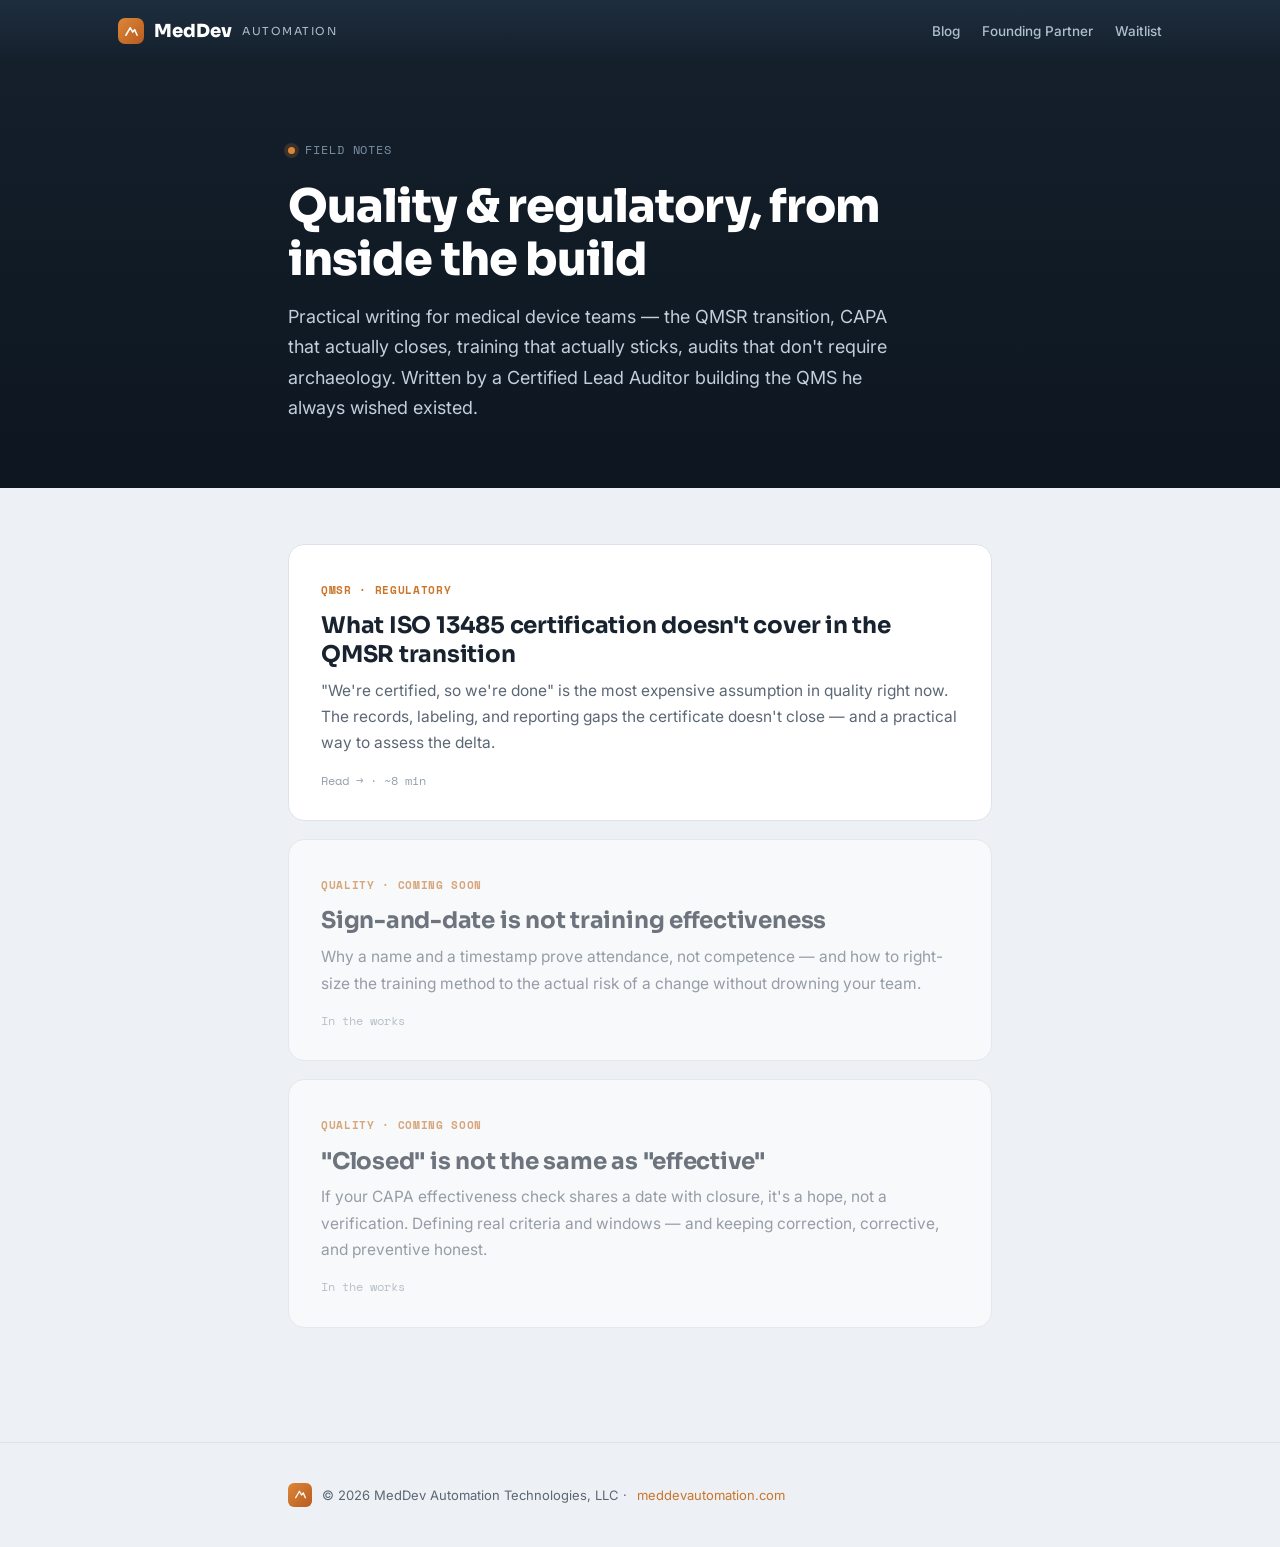
==== blog/index.html @ 32aab1d2 "Add blog (QMSR cornerstone article), QMSR readiness self-check tool, and Blog nav link" ====
<!DOCTYPE html>
<html lang="en">
<head>
<meta charset="UTF-8">
<meta name="viewport" content="width=device-width, initial-scale=1.0">
<title>Blog — Quality &amp; Regulatory Field Notes | MedDev Automation</title>
<meta name="description" content="Practical quality and regulatory writing for medical device teams — QMSR transition, CAPA, training effectiveness, audit readiness — from a Certified Lead Auditor building a better QMS.">
<link rel="canonical" href="https://meddevautomation.com/blog/">
<link rel="preconnect" href="https://fonts.googleapis.com">
<link rel="preconnect" href="https://fonts.gstatic.com" crossorigin>
<link href="https://fonts.googleapis.com/css2?family=Sora:wght@400;600;700;800&family=Inter:wght@400;500;600&family=Space+Mono:wght@400;700&display=swap" rel="stylesheet">
<link href="style.css" rel="stylesheet">
</head>
<body>
<nav class="nav"><div class="nav-in">
  <a class="logo" href="/"><span class="logo-mark"><svg viewBox="0 0 24 24" fill="none"><path d="M3 18L10 6l4 7 3-4 4 9" stroke="#fff" stroke-width="2.4" stroke-linecap="round" stroke-linejoin="round"/></svg></span>MedDev <small>Automation</small></a>
  <div class="nav-links"><a href="/blog/">Blog</a><a href="/#founding">Founding Partner</a><a href="/#access">Waitlist</a></div>
</div></nav>

<header class="hero"><div class="wrap">
  <span class="evt">Field notes</span>
  <h1>Quality &amp; regulatory, from inside the build</h1>
  <p>Practical writing for medical device teams — the QMSR transition, CAPA that actually closes, training that actually sticks, audits that don't require archaeology. Written by a Certified Lead Auditor building the QMS he always wished existed.</p>
</div></header>

<section class="post-list"><div class="wrap">

  <a class="post-card" href="qmsr-iso-13485-gap.html">
    <span class="tag">QMSR · Regulatory</span>
    <h2>What ISO 13485 certification doesn't cover in the QMSR transition</h2>
    <p>"We're certified, so we're done" is the most expensive assumption in quality right now. The records, labeling, and reporting gaps the certificate doesn't close — and a practical way to assess the delta.</p>
    <span class="rd">Read →  ·  ~8 min</span>
  </a>

  <div class="post-card soon">
    <span class="tag">Quality · Coming soon</span>
    <h2>Sign-and-date is not training effectiveness</h2>
    <p>Why a name and a timestamp prove attendance, not competence — and how to right-size the training method to the actual risk of a change without drowning your team.</p>
    <span class="rd">In the works</span>
  </div>

  <div class="post-card soon">
    <span class="tag">Quality · Coming soon</span>
    <h2>"Closed" is not the same as "effective"</h2>
    <p>If your CAPA effectiveness check shares a date with closure, it's a hope, not a verification. Defining real criteria and windows — and keeping correction, corrective, and preventive honest.</p>
    <span class="rd">In the works</span>
  </div>

</div></section>

<footer><div class="wrap"><div class="fin">
  <span class="fmark"><svg viewBox="0 0 24 24" fill="none"><path d="M3 18L10 6l4 7 3-4 4 9" stroke="#fff" stroke-width="2.4" stroke-linecap="round" stroke-linejoin="round"/></svg></span>
  © 2026 MedDev Automation Technologies, LLC · <a href="/">meddevautomation.com</a>
</div></div></footer>
</body>
</html>
---- blog/style.css ----
:root{
  --side1:#1E2E3F;--side2:#141F2B;--side3:#0D1620;
  --glow:#DD8638;--glow-hi:#C9762C;--glow-soft:#FBEEDD;
  --dusk:#3A5B82;--dusk-ink:#2F4E73;--dusk-soft:#E7EDF4;
  --pine:#2F8A63;--pine-soft:#E2F1EA;
  --bg:#EDF0F4;--surface:#FFFFFF;--surface-2:#F7F9FB;
  --ink:#19232F;--granite:#5C6775;--mist:#94A0AC;
  --hair:#DDE3EA;--hair-soft:#EAEEF2;--sideink:#AEBFCE;
  --display:'Sora',ui-sans-serif,system-ui,sans-serif;
  --body:'Inter',ui-sans-serif,system-ui,sans-serif;
  --mono:'Space Mono',ui-monospace,monospace;
  --maxw:760px;
}
*{margin:0;padding:0;box-sizing:border-box}
html{scroll-behavior:smooth}
body{font-family:var(--body);color:var(--ink);background:var(--bg);line-height:1.7;-webkit-font-smoothing:antialiased}
a{color:var(--glow-hi);text-decoration:none}
a:hover{text-decoration:underline}
.wrap{max-width:var(--maxw);margin:0 auto;padding:0 28px}
.nav{background:linear-gradient(180deg,var(--side1),var(--side2));position:sticky;top:0;z-index:30}
.nav-in{max-width:1100px;margin:0 auto;padding:16px 28px;display:flex;align-items:center;gap:14px}
.logo{font-family:var(--display);font-weight:800;font-size:18px;color:#fff;display:flex;align-items:center;gap:10px}
.logo-mark{width:26px;height:26px;border-radius:7px;background:linear-gradient(135deg,var(--glow),#B85C20);display:grid;place-items:center;flex:none}
.logo-mark svg{width:15px;height:15px}
.logo small{font-weight:400;font-size:11px;color:var(--sideink);letter-spacing:.14em;text-transform:uppercase}
.nav-links{margin-left:auto;display:flex;gap:22px}
.nav-links a{color:var(--sideink);font-size:13.5px;font-weight:500}
.nav-links a:hover{color:#fff;text-decoration:none}
.hero{background:linear-gradient(180deg,var(--side2),var(--side3));color:#fff;padding:72px 0 64px}
.hero .evt{font-family:var(--mono);font-size:11.5px;letter-spacing:.08em;text-transform:uppercase;color:#7E92A6;display:inline-flex;align-items:center;gap:10px;margin-bottom:20px}
.hero .evt::before{content:"";width:7px;height:7px;border-radius:50%;background:var(--glow);box-shadow:0 0 0 4px rgba(221,134,56,.18)}
.hero h1{font-family:var(--display);font-weight:800;font-size:clamp(30px,4.4vw,46px);line-height:1.15;letter-spacing:-.02em}
.hero p{color:#C2CEDA;font-size:18px;margin-top:16px;max-width:620px}
article{padding:60px 0 40px}
.meta{font-family:var(--mono);font-size:12px;letter-spacing:.04em;color:var(--mist);text-transform:uppercase;margin-bottom:30px;display:flex;gap:14px;flex-wrap:wrap}
article h2{font-family:var(--display);font-weight:700;font-size:27px;letter-spacing:-.015em;margin:44px 0 14px;line-height:1.25}
article h3{font-family:var(--display);font-weight:600;font-size:20px;margin:30px 0 10px}
article p{font-size:17.5px;color:#26323F;margin:0 0 18px}
article ul,article ol{margin:0 0 18px 22px}
article li{font-size:17.5px;color:#26323F;margin-bottom:10px}
article strong{color:var(--ink)}
article .lede{font-size:20px;color:var(--granite);line-height:1.6}
.callout{background:var(--surface);border:1px solid var(--hair);border-left:3px solid var(--glow);border-radius:10px;padding:22px 26px;margin:26px 0}
.callout .k{font-family:var(--mono);font-size:11px;letter-spacing:.06em;text-transform:uppercase;color:var(--glow-hi);font-weight:700;display:block;margin-bottom:8px}
.callout p{font-size:16px;margin:0}
.tk{font-family:var(--mono);font-size:13px;background:var(--glow-soft);color:var(--glow-hi);border-radius:6px;padding:2px 8px;font-weight:700}
.disclaimer{font-size:14px;color:var(--mist);font-style:italic;border-top:1px solid var(--hair);padding-top:18px;margin-top:40px}
.cta-box{background:linear-gradient(135deg,var(--side1),var(--side3));color:#fff;border-radius:18px;padding:40px;margin:48px 0 20px;text-align:center}
.cta-box h3{font-family:var(--display);font-weight:700;font-size:23px;color:#fff;margin-bottom:10px}
.cta-box p{color:#C2CEDA;font-size:16px;max-width:480px;margin:0 auto 22px}
.btn{display:inline-flex;align-items:center;gap:9px;font-family:var(--body);font-weight:600;font-size:15px;border-radius:10px;padding:13px 26px;background:linear-gradient(180deg,#E59048,var(--glow));color:#fff;box-shadow:0 8px 24px -10px rgba(221,134,56,.55)}
.btn:hover{text-decoration:none;box-shadow:0 12px 30px -10px rgba(221,134,56,.7)}
.author{display:flex;gap:16px;align-items:center;background:var(--surface);border:1px solid var(--hair);border-radius:16px;padding:24px;margin-top:36px}
.author .seal{width:54px;height:54px;border-radius:14px;background:var(--glow-soft);display:grid;place-items:center;flex:none}
.author .seal svg{width:30px;height:30px}
.author b{font-family:var(--display);font-size:16px}
.author span{display:block;font-size:13px;color:var(--granite);margin-top:3px}
/* blog index */
.post-list{padding:56px 0}
.post-card{display:block;background:var(--surface);border:1px solid var(--hair);border-radius:16px;padding:30px 32px;margin-bottom:18px;transition:border-color .2s,transform .2s,box-shadow .2s}
.post-card:hover{border-color:var(--glow);transform:translateY(-2px);box-shadow:0 16px 34px -20px rgba(20,30,42,.25);text-decoration:none}
.post-card .tag{font-family:var(--mono);font-size:11px;letter-spacing:.06em;text-transform:uppercase;color:var(--glow-hi);font-weight:700}
.post-card h2{font-family:var(--display);font-weight:700;font-size:23px;color:var(--ink);margin:10px 0 8px;letter-spacing:-.01em;line-height:1.25}
.post-card p{color:var(--granite);font-size:15.5px;margin:0}
.post-card .rd{font-family:var(--mono);font-size:11.5px;color:var(--mist);margin-top:14px;display:block}
.soon{opacity:.6;cursor:default}
.soon:hover{transform:none;border-color:var(--hair);box-shadow:none}
footer{border-top:1px solid var(--hair);padding:40px 0;margin-top:40px}
footer .fin{display:flex;align-items:center;gap:10px;color:var(--granite);font-size:13px;flex-wrap:wrap}
footer .fmark{width:24px;height:24px;border-radius:6px;background:linear-gradient(135deg,var(--glow),#B85C20);display:grid;place-items:center}
footer .fmark svg{width:13px;height:13px}
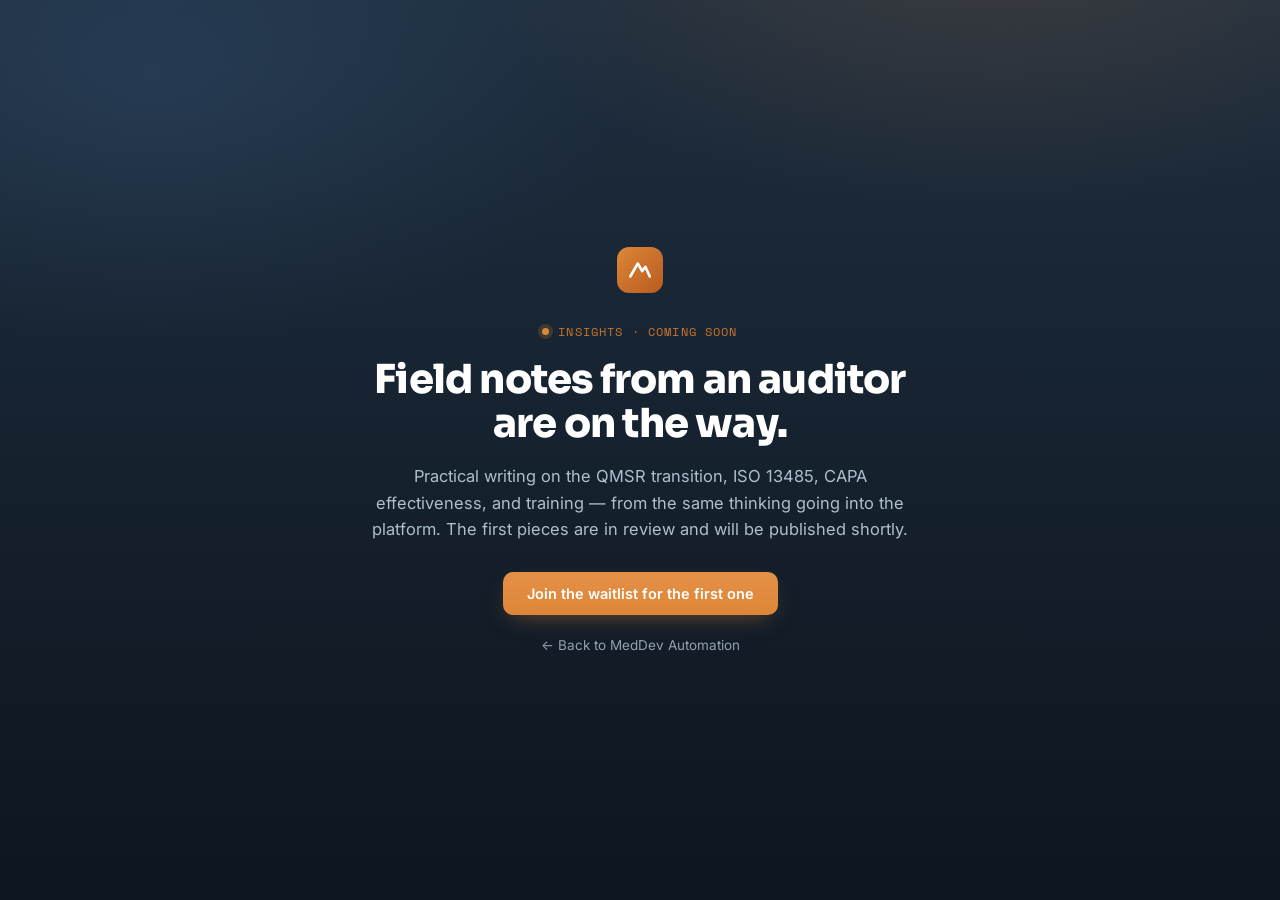
==== commit e0ab1959: "Site polish: hide blog (coming soon), route email to contactus@, brighten hero chips/labels, soften " ====
--- a/blog/index.html
+++ b/blog/index.html
@@ -3,54 +3,35 @@
 <head>
 <meta charset="UTF-8">
 <meta name="viewport" content="width=device-width, initial-scale=1.0">
-<title>Blog — Quality &amp; Regulatory Field Notes | MedDev Automation</title>
-<meta name="description" content="Practical quality and regulatory writing for medical device teams — QMSR transition, CAPA, training effectiveness, audit readiness — from a Certified Lead Auditor building a better QMS.">
-<link rel="canonical" href="https://meddevautomation.com/blog/">
+<title>Insights — MedDev Automation (coming soon)</title>
+<meta name="robots" content="noindex">
 <link rel="preconnect" href="https://fonts.googleapis.com">
 <link rel="preconnect" href="https://fonts.gstatic.com" crossorigin>
 <link href="https://fonts.googleapis.com/css2?family=Sora:wght@400;600;700;800&family=Inter:wght@400;500;600&family=Space+Mono:wght@400;700&display=swap" rel="stylesheet">
-<link href="style.css" rel="stylesheet">
+<style>
+:root{--side1:#1E2E3F;--side2:#141F2B;--side3:#0D1620;--glow:#DD8638;--glow-hi:#C9762C;--sideink:#AEBFCE;--mist:#94A0AC;--display:'Sora',sans-serif;--body:'Inter',sans-serif;--mono:'Space Mono',monospace}
+*{margin:0;padding:0;box-sizing:border-box}
+body{font-family:var(--body);min-height:100vh;display:grid;place-items:center;text-align:center;color:#fff;background:radial-gradient(900px 480px at 78% -8%,rgba(221,134,56,.16),transparent 60%),radial-gradient(800px 460px at 12% 8%,rgba(58,91,130,.32),transparent 60%),linear-gradient(180deg,var(--side1),var(--side2) 60%,var(--side3));padding:32px}
+.wrap{max-width:560px}
+.mark{width:46px;height:46px;border-radius:12px;background:linear-gradient(135deg,var(--glow),#B85C20);display:grid;place-items:center;margin:0 auto 26px}
+.mark svg{width:26px;height:26px}
+.evt{font-family:var(--mono);font-size:11.5px;letter-spacing:.1em;text-transform:uppercase;color:var(--glow-hi);display:inline-flex;align-items:center;gap:9px;margin-bottom:18px}
+.evt::before{content:"";width:7px;height:7px;border-radius:50%;background:var(--glow);box-shadow:0 0 0 4px rgba(221,134,56,.2)}
+h1{font-family:var(--display);font-weight:800;font-size:clamp(28px,4vw,40px);letter-spacing:-.02em;line-height:1.12;margin-bottom:16px}
+p{color:var(--sideink);font-size:16.5px;line-height:1.6;margin-bottom:30px}
+.btn{display:inline-flex;align-items:center;gap:9px;font-weight:600;font-size:14.5px;border-radius:10px;padding:13px 24px;background:linear-gradient(180deg,#E59048,var(--glow));color:#fff;text-decoration:none;box-shadow:0 8px 24px -10px rgba(221,134,56,.55)}
+.back{display:block;margin-top:22px;color:var(--mist);font-size:13.5px;text-decoration:none}
+.back:hover{color:#fff}
+</style>
 </head>
 <body>
-<nav class="nav"><div class="nav-in">
-  <a class="logo" href="/"><span class="logo-mark"><svg viewBox="0 0 24 24" fill="none"><path d="M3 18L10 6l4 7 3-4 4 9" stroke="#fff" stroke-width="2.4" stroke-linecap="round" stroke-linejoin="round"/></svg></span>MedDev <small>Automation</small></a>
-  <div class="nav-links"><a href="/blog/">Blog</a><a href="/#founding">Founding Partner</a><a href="/#access">Waitlist</a></div>
-</div></nav>
-
-<header class="hero"><div class="wrap">
-  <span class="evt">Field notes</span>
-  <h1>Quality &amp; regulatory, from inside the build</h1>
-  <p>Practical writing for medical device teams — the QMSR transition, CAPA that actually closes, training that actually sticks, audits that don't require archaeology. Written by a Certified Lead Auditor building the QMS he always wished existed.</p>
-</div></header>
-
-<section class="post-list"><div class="wrap">
-
-  <a class="post-card" href="qmsr-iso-13485-gap.html">
-    <span class="tag">QMSR · Regulatory</span>
-    <h2>What ISO 13485 certification doesn't cover in the QMSR transition</h2>
-    <p>"We're certified, so we're done" is the most expensive assumption in quality right now. The records, labeling, and reporting gaps the certificate doesn't close — and a practical way to assess the delta.</p>
-    <span class="rd">Read →  ·  ~8 min</span>
-  </a>
-
-  <div class="post-card soon">
-    <span class="tag">Quality · Coming soon</span>
-    <h2>Sign-and-date is not training effectiveness</h2>
-    <p>Why a name and a timestamp prove attendance, not competence — and how to right-size the training method to the actual risk of a change without drowning your team.</p>
-    <span class="rd">In the works</span>
-  </div>
-
-  <div class="post-card soon">
-    <span class="tag">Quality · Coming soon</span>
-    <h2>"Closed" is not the same as "effective"</h2>
-    <p>If your CAPA effectiveness check shares a date with closure, it's a hope, not a verification. Defining real criteria and windows — and keeping correction, corrective, and preventive honest.</p>
-    <span class="rd">In the works</span>
-  </div>
-
-</div></section>
-
-<footer><div class="wrap"><div class="fin">
-  <span class="fmark"><svg viewBox="0 0 24 24" fill="none"><path d="M3 18L10 6l4 7 3-4 4 9" stroke="#fff" stroke-width="2.4" stroke-linecap="round" stroke-linejoin="round"/></svg></span>
-  © 2026 MedDev Automation Technologies, LLC · <a href="/">meddevautomation.com</a>
-</div></div></footer>
+<div class="wrap">
+  <div class="mark"><svg viewBox="0 0 24 24" fill="none"><path d="M3 18L10 6l4 7 3-4 4 9" stroke="#fff" stroke-width="2.4" stroke-linecap="round" stroke-linejoin="round"/></svg></div>
+  <span class="evt">Insights · Coming soon</span>
+  <h1>Field notes from an auditor are on the way.</h1>
+  <p>Practical writing on the QMSR transition, ISO 13485, CAPA effectiveness, and training — from the same thinking going into the platform. The first pieces are in review and will be published shortly.</p>
+  <a class="btn" href="/#access">Join the waitlist for the first one</a>
+  <a class="back" href="/">← Back to MedDev Automation</a>
+</div>
 </body>
 </html>
